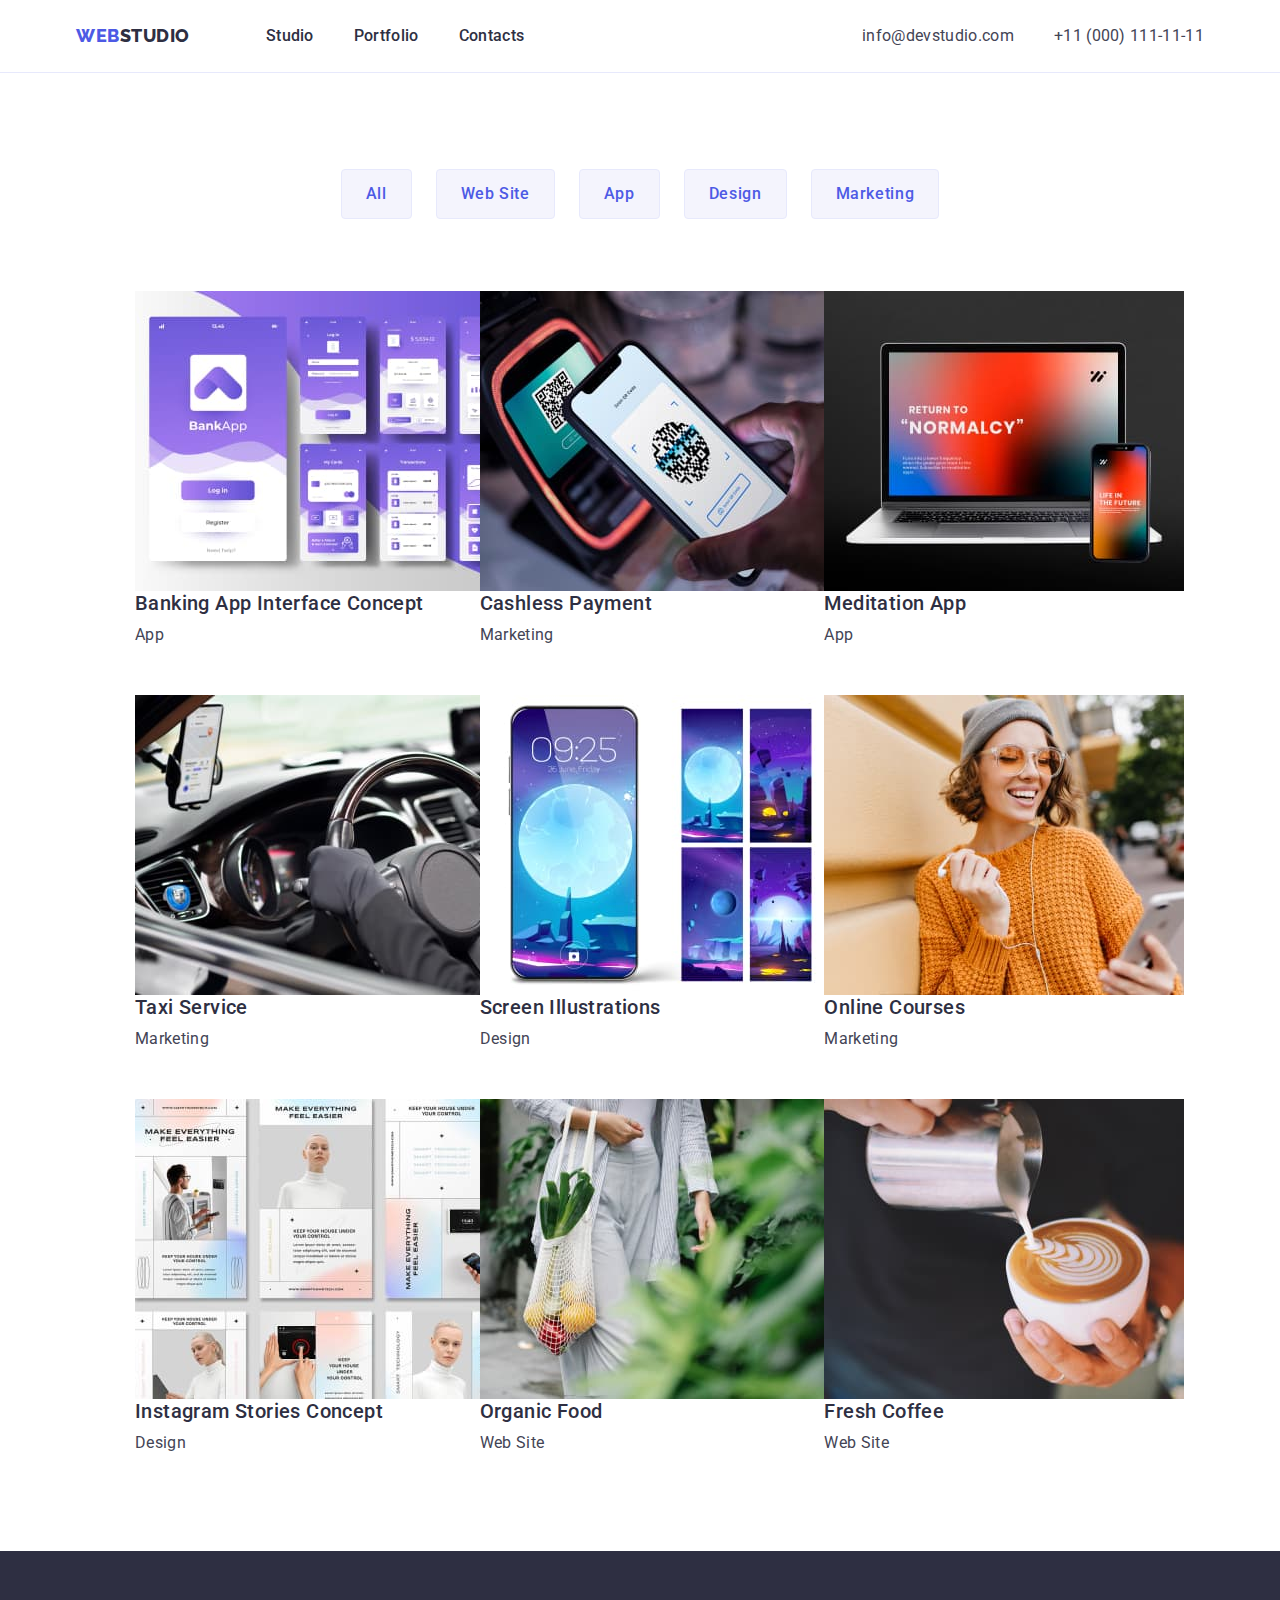
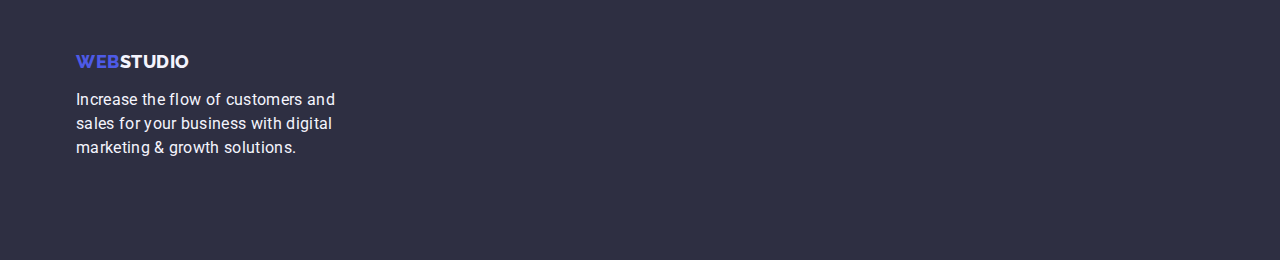
==== portfolio.html @ e642b981 "1408" ====
<!DOCTYPE html>
<html lang="en">
  <head>
    <meta charset="UTF-8" />
    <meta http-equiv="X-UA-Compatible" content="IE=edge" />
    <meta name="viewport" content="width=device-width, initial-scale=1.0" />
    <title>Portfolio</title>
    <link rel="preconnect" href="https://fonts.googleapis.com" />
    <link rel="preconnect" href="https://fonts.gstatic.com" crossorigin />
    <link
      href="https://fonts.googleapis.com/css2?family=Playfair+Display:wght@400;700&family=Raleway:wght@800&family=Roboto:wght@400;500;700;900&display=swap"
      rel="stylesheet"
    />
    <link
      rel="stylesheet"
      href="https://cdn.jsdelivr.net/npm/modern-normalize@1.1.0/modern-normalize.min.css"
    />
    <link rel="stylesheet" href="./css/styles.css" />
  </head>
  <body>
    <header class="header">
      <div class="header-container container">
        <nav class="header-nav">
          <a class="logo-link link" href="./index.html"
            >Web<span class="accent-header">Studio</span></a
          >

          <ul class="header-nav-list list">
            <li>
              <a class="header-nav-link link" href="./index.html">Studio</a>
            </li>
            <li>
              <a class="header-nav-link link" href="./portfolio.html"
                >Portfolio</a
              >
            </li>
            <li><a class="header-nav-link link" href="">Contacts</a></li>
          </ul>
        </nav>
        <address class="address-section">
          <ul class="header-nav-list list">
            <li>
              <a href="mailto:info@devstudio.com" class="contact-item link"
                >info@devstudio.com</a
              >
            </li>
            <li>
              <a href="tel:+110001111111" class="contact-item link"
                >+11 (000) 111-11-11</a
              >
            </li>
          </ul>
        </address>
      </div>
    </header>
    <main>
      <section class="filter-section">
        <div class="gallery-container container">
          <h1 class="visually-hidden">Gallery</h1>
          <ul class="button-list list">
            <li>
              <button type="button" class="filter-button">All</button>
            </li>
            <li>
              <button type="button" class="filter-button">Web Site</button>
            </li>
            <li><button type="button" class="filter-button">App</button></li>
            <li><button type="button" class="filter-button">Design</button></li>
            <li>
              <button type="button" class="filter-button">Marketing</button>
            </li>
          </ul>
          <ul class="gallery-items list">
            <li class="gallery-card">
              <a href="" class="link"
                ><img src="./images/img-8.jpg" alt="Bank app" />

                <h2 class="body-subtitle app-subtitle">
                  Banking App Interface Concept
                </h2>
                <p class="body-text">App</p></a
              >
            </li>

            <li class="gallery-card">
              <a href="" class="link"
                ><img src="./images/img-9.jpg" alt="QR-code" width="360" />

                <h2 class="body-subtitle app-subtitle">Cashless Payment</h2>
                <p class="body-text">Marketing</p></a
              >
            </li>
            <li class="gallery-card">
              <a href="" class="link"
                ><img
                  src="./images/img-10.jpg"
                  alt="Laptop and phone"
                  width="360"
                />

                <h2 class="body-subtitle app-subtitle">Meditation App</h2>
                <p class="body-text">App</p></a
              >
            </li>
            <li class="gallery-card">
              <a href="" class="link"
                ><img src="./images/img-11.jpg" alt="Car" width="360" />

                <h2 class="body-subtitle app-subtitle">Taxi Service</h2>
                <p class="body-text">Marketing</p></a
              >
            </li>
            <li class="gallery-card">
              <a href="" class="link"
                ><img src="./images/img-12.jpg" alt="Phone" width="360" />

                <h2 class="body-subtitle app-subtitle">Screen Illustrations</h2>
                <p class="body-text">Design</p></a
              >
            </li>
            <li class="gallery-card">
              <a href="" class="link"
                ><img src="./images/img-13.jpg" alt="Woman" width="360" />

                <h2 class="body-subtitle app-subtitle">Online Courses</h2>
                <p class="body-text">Marketing</p></a
              >
            </li>
            <li class="gallery-card">
              <a href="" class="link"
                ><img src="./images/img-14.jpg" alt="Stories" width="360" />

                <h2 class="body-subtitle app-subtitle">
                  Instagram Stories Concept
                </h2>
                <p class="body-text">Design</p></a
              >
            </li>
            <li class="gallery-card">
              <a href="" class="link"
                ><img
                  src="./images/img-15.jpg"
                  alt="Woman and bag "
                  width="360"
                />

                <h2 class="body-subtitle app-subtitle">Organic Food</h2>
                <p class="body-text">Web Site</p></a
              >
            </li>
            <li class="gallery-card">
              <a href="" class="link"
                ><img src="./images/img-16.jpg" alt="Coffee" width="360" />

                <h2 class="body-subtitle app-subtitle">Fresh Coffee</h2>
                <p class="body-text">Web Site</p></a
              >
            </li>
          </ul>
        </div>
      </section>
    </main>
    <!-- Footer -->
    <footer class="footer-section">
      <div class="footer-container container">
        <a class="logo-link footer-link link" href="./index.html"
          >Web<span class="accent-footer">Studio</span></a
        >
        <p class="footer-text">
          Increase the flow of customers and sales for your business with
          digital marketing & growth solutions.
        </p>
      </div>
    </footer>
  </body>
</html>
---- css/styles.css ----
:root {
  --iris: #4d5ae5;
  --ocean: #404bbf;
  --navy-blue: #2e2f42;
  --green: #31d0aa;
  --slate: #434455;
  --light-slate: #8e8f99;
  --cornflower: #e7e9fc;
  --cloud: #f4f4fd;
  --navy-blue-modal: #2e2f42;
  --grey: #2e2f42;
  --white: #ffffff;
  --dairy: #fcfcfc;
}
body {
  font-family: "Playfair Display", sans-serif;
  font-family: "Raleway", sans-serif;
  font-family: "Roboto", sans-serif;
  color: var(--slate);
  background-color: var(--white);
}
.visually-hidden {
  position: absolute;
  width: 1px;
  height: 1px;
  margin: -1px;
  border: 0;
  padding: 0;
  white-space: nowrap;
  clip-path: inset(100%);
  clip: rect(0 0 0 0);
  overflow: hidden;
}
/* reset start */
.link {
  text-decoration: none;
}
.list {
  list-style: none;
  padding: 0;
  margin: 0;
}
button {
  font-family: interhit;
  color: var(--white);
  cursor: pointer;
}
h1,
h2,
h3,
h4,
h5,
h6,
p {
  margin: 0;
}
img {
  display: block;
}
/* reset end */
.container {
  max-width: 1158px;
  padding: 0 15px;
  margin: 0 auto;
  /* outline: 2px solid red; */
}
/* HEADER */
.header {
  border-bottom: 1px solid var(--cornflower);
}
.header-container {
  display: flex;
  align-items: center;
}
.web-logo {
  font-family: "Raleway", sans-serif;
  font-weight: 800;
  font-size: 18px;
  line-height: 1.17;
  letter-spacing: 0.03em;
  text-transform: uppercase;
  color: var(--iris);
}
.logo-link {
  font-family: "Raleway", sans-serif;
  font-weight: 800;
  font-size: 18px;
  line-height: 1.17;
  letter-spacing: 0.03em;
  text-transform: uppercase;
  color: var(--iris);
  text-decoration: none;
  margin-right: 76px;
}
.accent-header {
  color: var(--navy-blue);
}
.accent-footer {
  color: var(--cloud);
}
.header-nav {
  margin-right: auto;
  display: flex;
  align-items: center;
}
.header-nav-list {
  display: flex;
  align-items: center;
  gap: 40px;
}
.header-nav-link {
  display: block;
  font-weight: 500;
  font-size: 16px;
  line-height: 1.5;
  letter-spacing: 0.02em;
  color: var(--navy-blue);
  padding: 24px 0;
}
.header-nav-link:hover,
.header-nav-link:focus {
  color: var(--ocean);
}
.address-section {
  font-style: normal;
}
.contact-item {
  display: block;
  padding: 24px 0;
  font-size: 16px;
  line-height: 1.5;
  letter-spacing: 0.02em;
  color: var(--slate);
}

.contact-item:hover,
.contact-item:focus {
  color: var(--ocean);
}
/* HERO SECTION */

.hero-section {
  background-color: var(--navy-blue);
  padding: 188px 0;
}
.hero-section-title {
  font-size: 56px;
  line-height: 1.07;
  letter-spacing: 0.02em;
  text-align: center;
  color: var(--white);
  max-width: 496px;
  margin: 0 auto;
  margin-bottom: 48px;
}
.hero-section-button {
  display: block;
  font-family: inherit;
  font-weight: 500;
  font-size: 16px;
  line-height: 1.5;
  letter-spacing: 0.04em;
  color: var(--white);
  background: var(--iris);
  cursor: pointer;
  min-width: 169px;
  height: 56px;
  margin: 0 auto;
  box-shadow: 0px 4px 4px rgba(0, 0, 0, 0.15);
  border: none;
  border-radius: 4px;
  padding: 15px 31px;
}
.hero-section-button:hover,
.hero-section-button:focus {
  background: var(--ocean);
}
.body-subtitle {
  font-weight: 500;
  font-size: 20px;
  line-height: 1.2;
  letter-spacing: 0.02em;
  color: var(--navy-blue);
  margin-bottom: 8px;
}
.body-text {
  font-size: 16px;
  line-height: 1.5;
  letter-spacing: 0.02em;
  color: var(--slate);
}
.section-title {
  font-size: 36px;
  line-height: 1.11;
  text-align: center;
  letter-spacing: 0.02em;
  text-transform: capitalize;
  color: var(--navy-blue);
}
.products-item,
.teams-item {
  background-color: var(--white);
}
.our-team-section {
  background-color: var(--cloud);
}
.footer-section {
  background: var(--navy-blue);
}
.footer-section .link {
  font-family: "Raleway", sans-serif;
  font-weight: 800;
  font-size: 18px;
  line-height: 1.17;
  color: var(--iris);
}
.footer-text {
  color: var(--cloud);
  font-size: 16px;
  line-height: 1.5;
  letter-spacing: 0.02em;
}
.filter-button {
  font-family: "Roboto", sans-serif;
  font-size: 16px;
  font-weight: 500;
  line-height: 1.5;
  letter-spacing: 0.04em;
  color: var(--iris);
  background: var(--cloud);
  cursor: pointer;
}
.filter-button:hover,
.filter-button:focus {
  color: var(--white);
  background: var(--ocean);
}
/* Skills section */
.skills-section {
  padding: 120px 0;
}

.skills-container {
  display: flex;
  gap: 24px;
}
.skills-item {
  flex-basis: calc((100% - 3 * 24px) / 4);
}
/* Products section */
.products-section {
  padding-bottom: 120px;
}
.section-title {
  margin-bottom: 72px;
}
.products-container {
  display: flex;
  gap: 24px;
}
.products-item {
  flex-basis: calc((100% - 48px) / 3);
}
/* Our team section */
.our-team-section {
  padding-top: 120px;
  padding-bottom: 120px;
}

.team-container {
  display: flex;
  gap: 24px;
}
.teams-item {
  flex-basis: calc((100% - 3 * 24px) / 4);
}
.name-card {
  padding: 32px 16px;
  border-radius: 0px 0px 4px 4px;
}
.body-subtitle-team {
  text-align: center;
  margin-bottom: 8px;
}
.body-text-team {
  text-align: center;
}
/* Footer */
.footer-section {
  padding: 100px 0;
}
/* .footer-container {
  padding-top: 100px;
  padding-bottom: 100px; */

.footer-text {
  width: 264px;
}
.footer-link {
  display: inline-block;
  margin-bottom: 16px;
}
/* Portfolio */
.filter-section {
  padding: 96px 120px;
}
.button-list {
  display: flex;
  justify-content: center;
  gap: 24px;
  margin-bottom: 72px;
}
.filter-button {
  padding: 12px 24px;
  border: 1px solid var(--cornflower);
  border-radius: 4px;
}
.filter-button:hover,
.filter-button:focus {
  border: 1px solid transparent;
}
.gallery-items {
  display: flex;
  flex-wrap: wrap;
  column-gap: 24px;
  row-gap: 48px;
}
.gallery-card {
  width: calc((100% - 48px) / 3);
}
.app-name {
  padding: 32px 16px;
  border: 1px solid var(--cornflower);
  border-top: none;
}
.app-subtitle {
  margin-bottom: 8px;
}
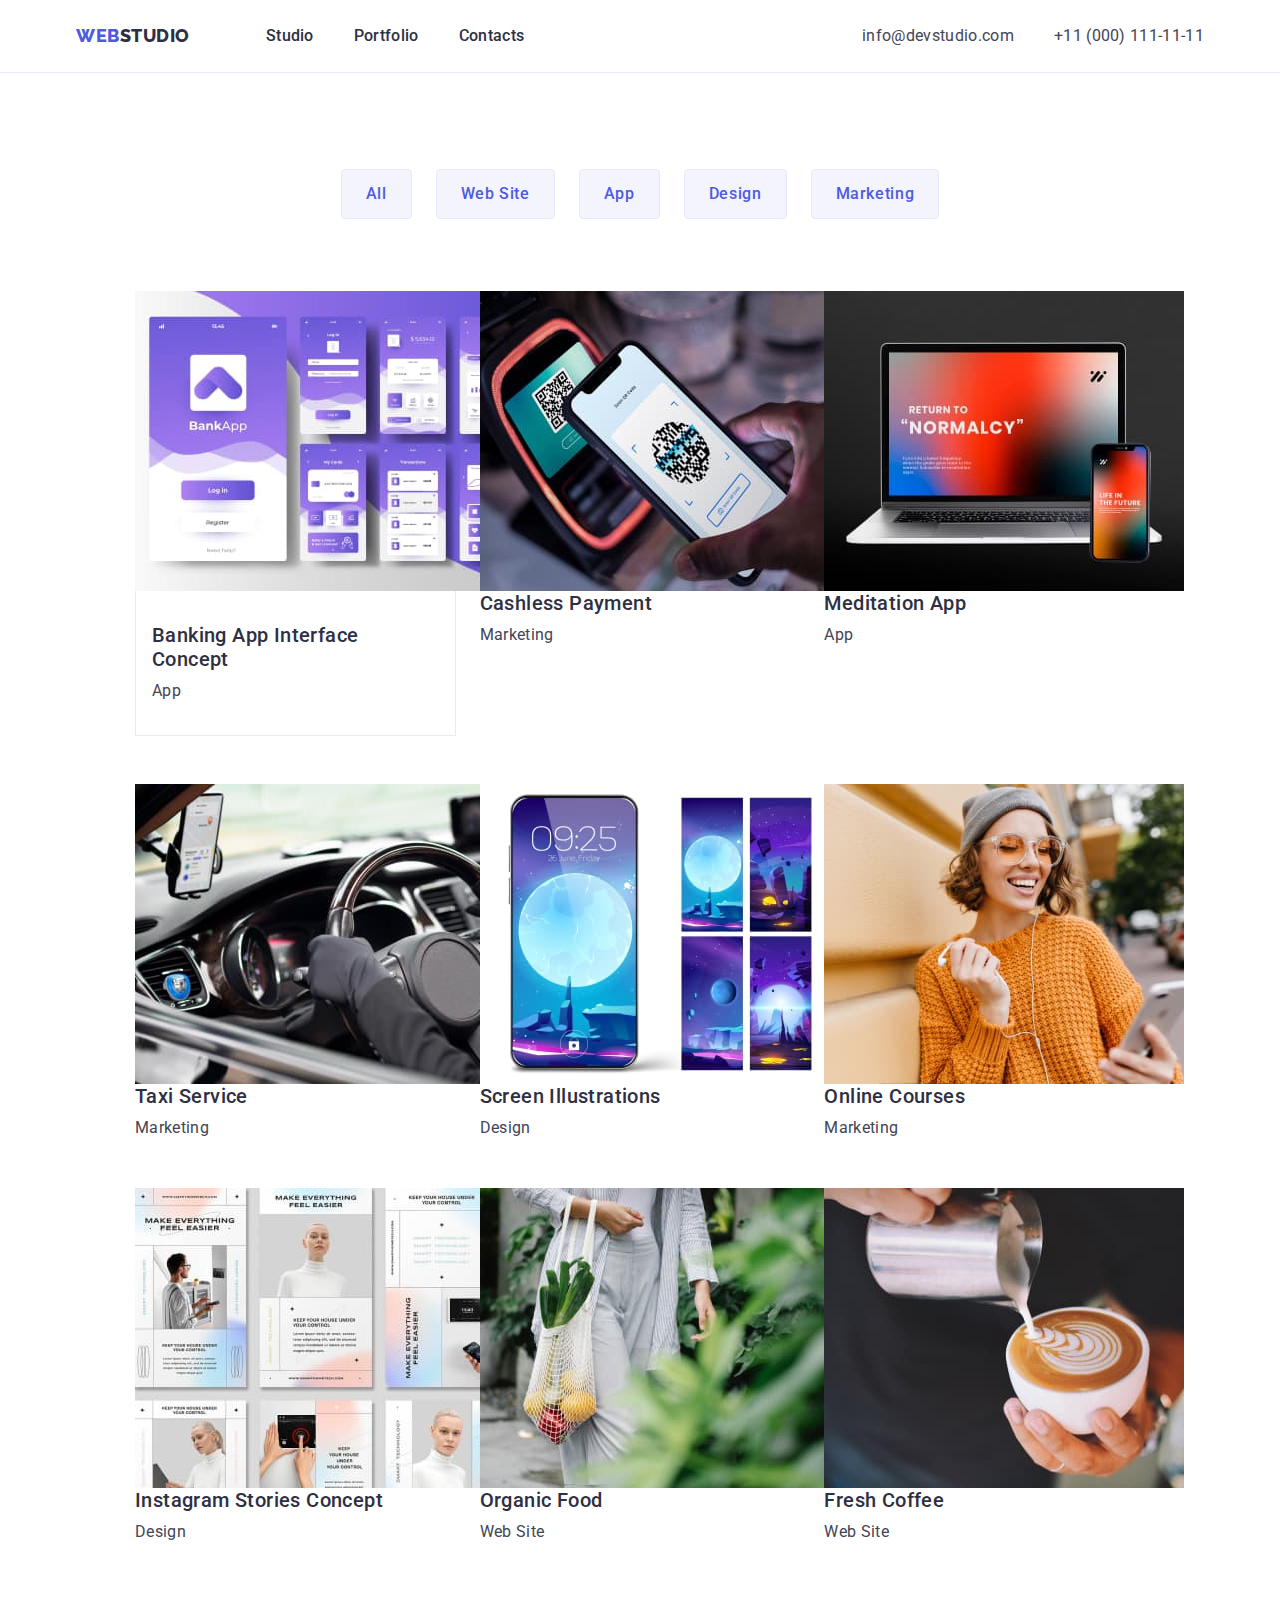
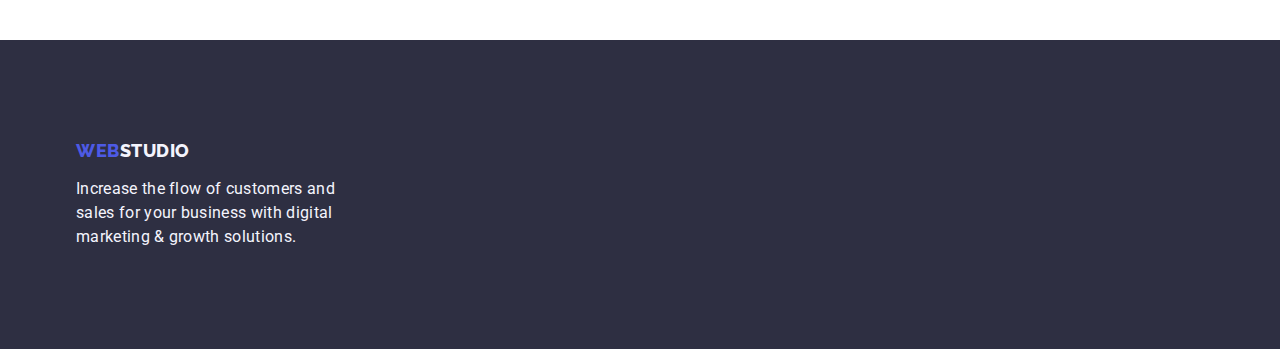
==== commit 02c6495d: "Update portfolio.html" ====
--- a/portfolio.html
+++ b/portfolio.html
@@ -75,10 +75,12 @@
               <a href="" class="link"
                 ><img src="./images/img-8.jpg" alt="Bank app" />
 
-                <h2 class="body-subtitle app-subtitle">
-                  Banking App Interface Concept
-                </h2>
-                <p class="body-text">App</p></a
+                <div class="app-name">
+                  <h2 class="body-subtitle app-subtitle">
+                    Banking App Interface Concept
+                  </h2>
+                  <p class="body-text">App</p>
+                </div></a
               >
             </li>
 
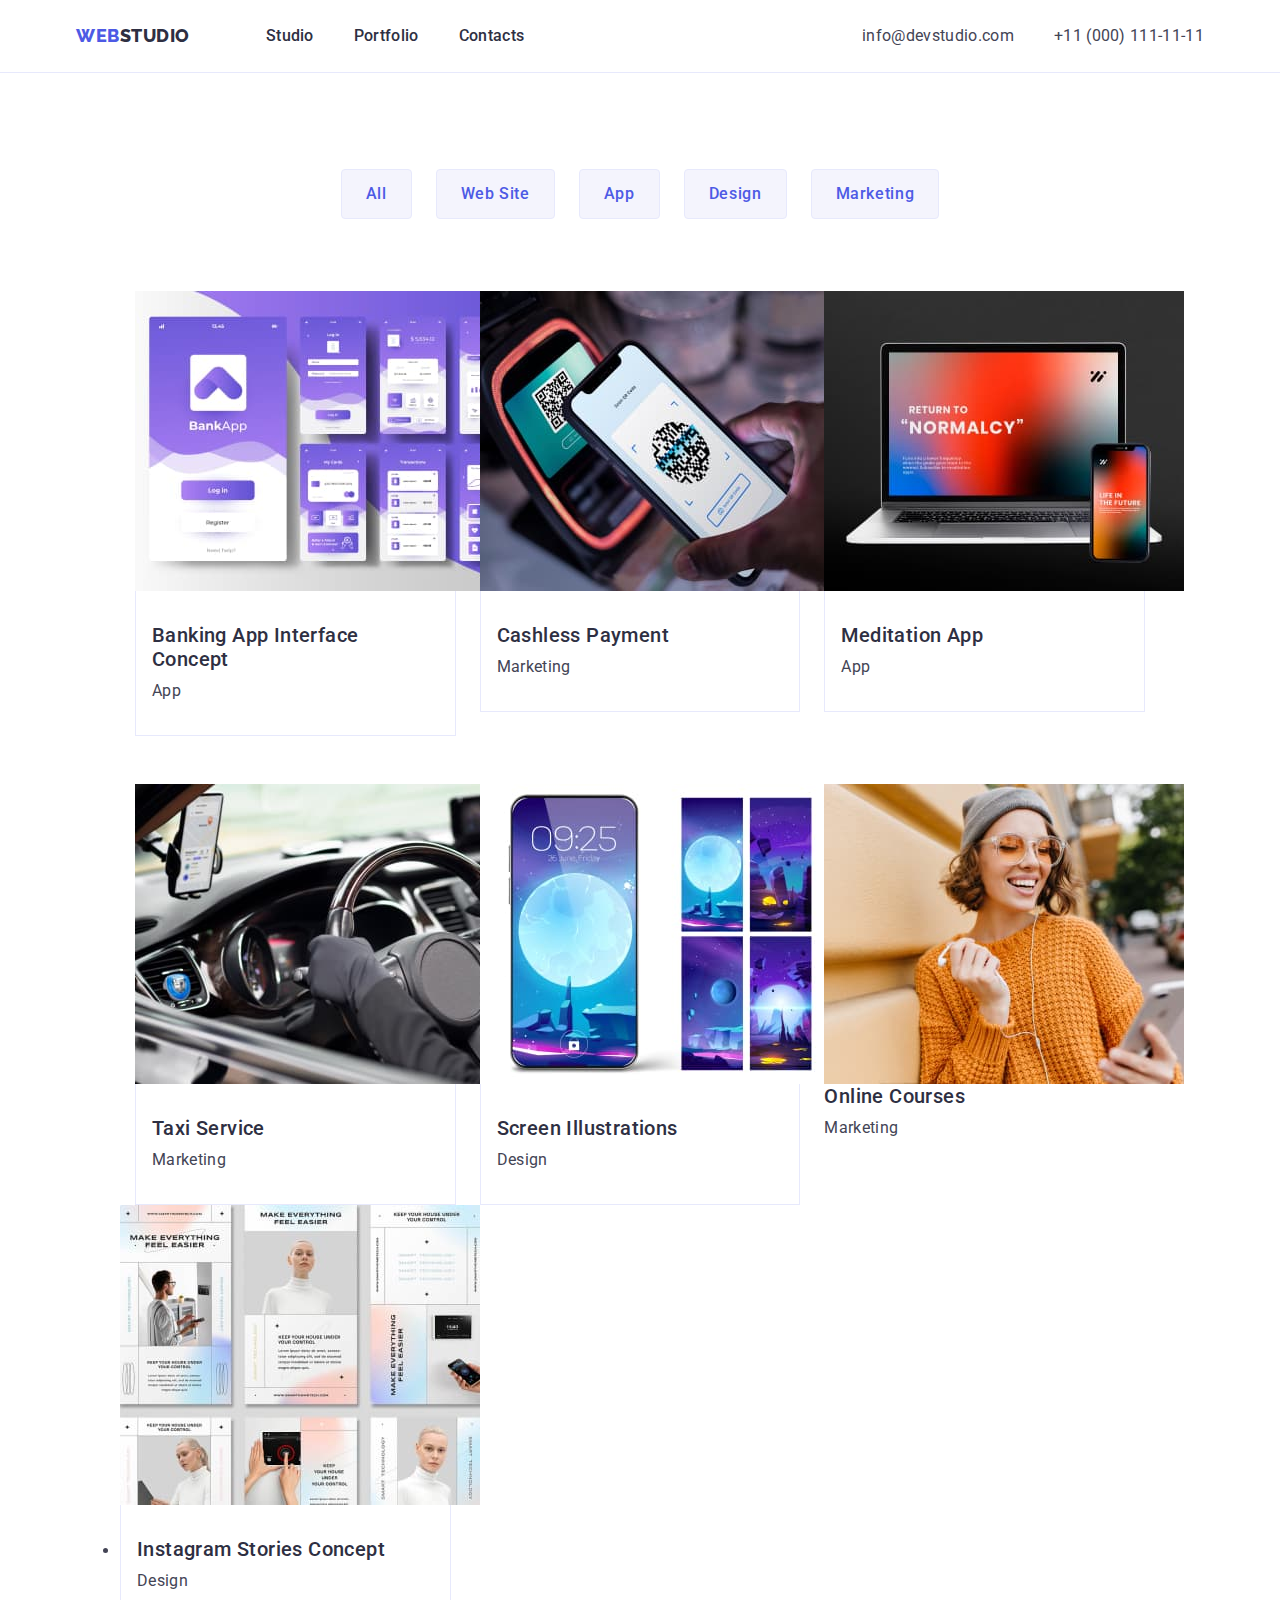
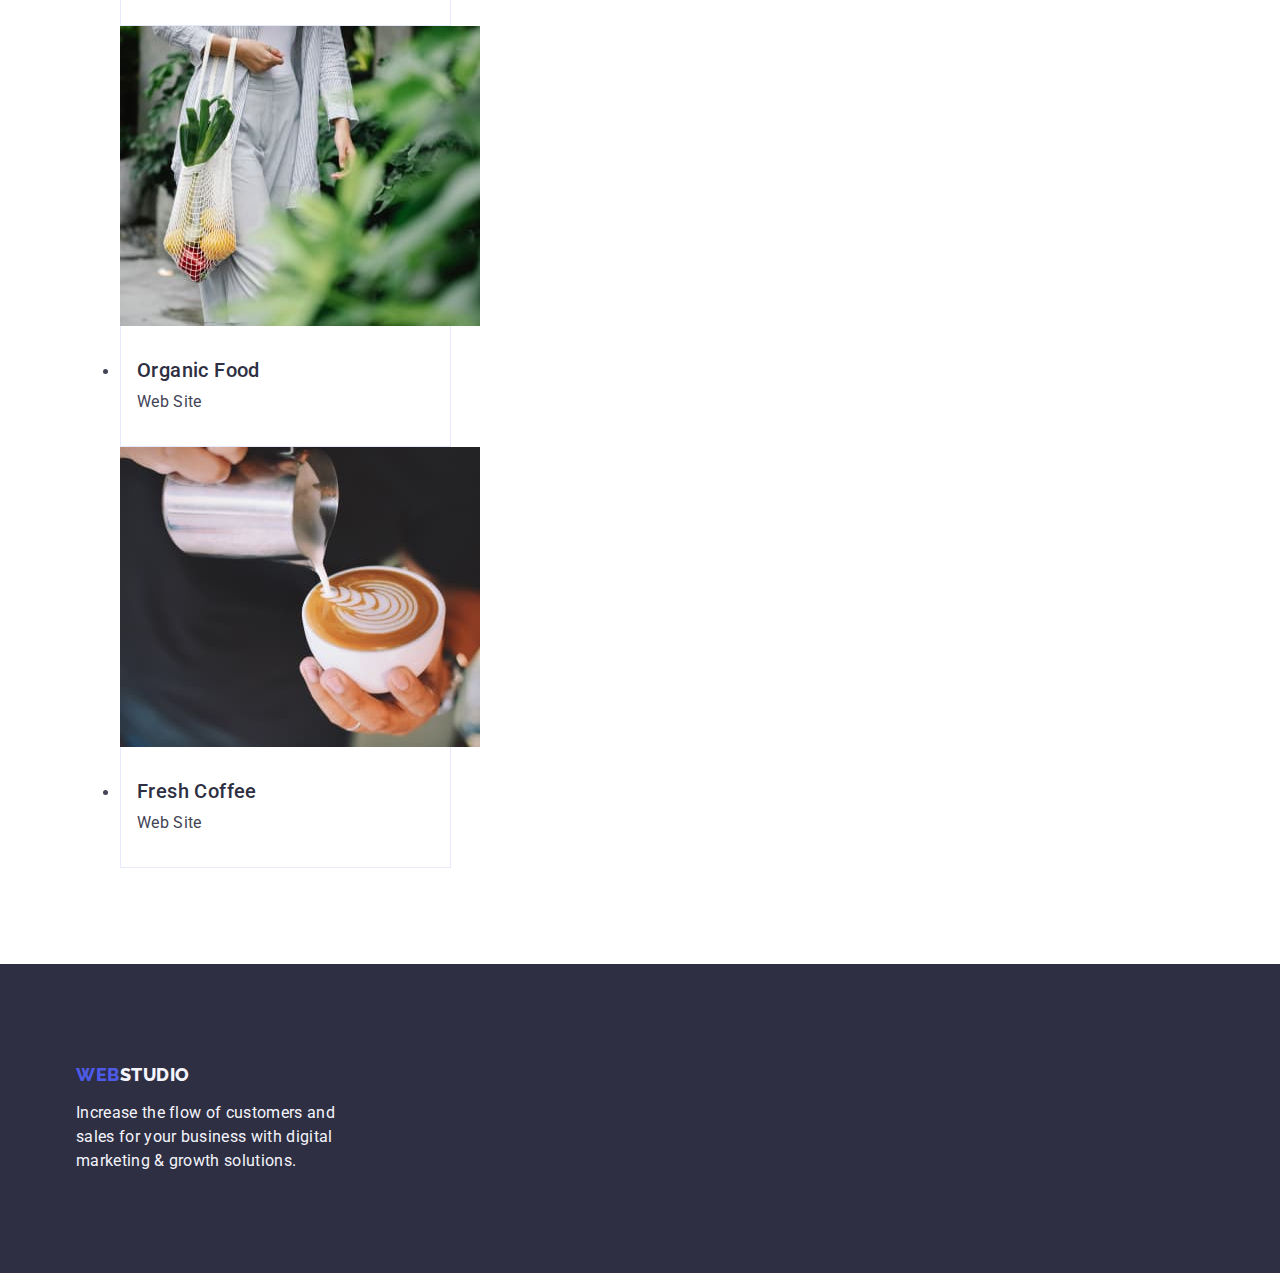
==== commit 53a81650: "1421" ====
--- a/portfolio.html
+++ b/portfolio.html
@@ -74,22 +74,23 @@
             <li class="gallery-card">
               <a href="" class="link"
                 ><img src="./images/img-8.jpg" alt="Bank app" />
-
                 <div class="app-name">
                   <h2 class="body-subtitle app-subtitle">
                     Banking App Interface Concept
                   </h2>
                   <p class="body-text">App</p>
-                </div></a
-              >
+                </div>
+              </a>
             </li>
 
             <li class="gallery-card">
               <a href="" class="link"
                 ><img src="./images/img-9.jpg" alt="QR-code" width="360" />
 
-                <h2 class="body-subtitle app-subtitle">Cashless Payment</h2>
-                <p class="body-text">Marketing</p></a
+                <div class="app-name">
+                  <h2 class="body-subtitle app-subtitle">Cashless Payment</h2>
+                  <p class="body-text">Marketing</p>
+                </div></a
               >
             </li>
             <li class="gallery-card">
@@ -100,42 +101,49 @@
                   width="360"
                 />
 
-                <h2 class="body-subtitle app-subtitle">Meditation App</h2>
-                <p class="body-text">App</p></a
+                <div class="app-name">
+                  <h2 class="body-subtitle app-subtitle">Meditation App</h2>
+                  <p class="body-text">App</p>
+                </div></a
               >
             </li>
             <li class="gallery-card">
               <a href="" class="link"
                 ><img src="./images/img-11.jpg" alt="Car" width="360" />
 
-                <h2 class="body-subtitle app-subtitle">Taxi Service</h2>
-                <p class="body-text">Marketing</p></a
+                <div class="app-name">
+                  <h2 class="body-subtitle app-subtitle">Taxi Service</h2>
+                  <p class="body-text">Marketing</p>
+                </div></a
               >
             </li>
             <li class="gallery-card">
               <a href="" class="link"
                 ><img src="./images/img-12.jpg" alt="Phone" width="360" />
 
-                <h2 class="body-subtitle app-subtitle">Screen Illustrations</h2>
-                <p class="body-text">Design</p></a
-              >
-            </li>
-            <li class="gallery-card">
-              <a href="" class="link"
-                ><img src="./images/img-13.jpg" alt="Woman" width="360" />
-
-                <h2 class="body-subtitle app-subtitle">Online Courses</h2>
-                <p class="body-text">Marketing</p></a
+                <div class="app-name">
+                  <h2 class="body-subtitle app-subtitle">Screen Illustrations</h2>
+                  <p class="body-text">Design</p></a
+                                >
+                              </li>
+                              <li class="gallery-card">
+                                <a href="" class="link"
+                  ><img src="./images/img-13.jpg" alt="Woman" width="360" />
+                  <h2 class="body-subtitle app-subtitle">Online Courses</h2>
+                  <p class="body-text">Marketing</p>
+                </div></a
               >
             </li>
             <li class="gallery-card">
               <a href="" class="link"
                 ><img src="./images/img-14.jpg" alt="Stories" width="360" />
 
-                <h2 class="body-subtitle app-subtitle">
-                  Instagram Stories Concept
-                </h2>
-                <p class="body-text">Design</p></a
+                <div class="app-name">
+                  <h2 class="body-subtitle app-subtitle">
+                    Instagram Stories Concept
+                  </h2>
+                  <p class="body-text">Design</p>
+                </div></a
               >
             </li>
             <li class="gallery-card">
@@ -146,16 +154,20 @@
                   width="360"
                 />
 
-                <h2 class="body-subtitle app-subtitle">Organic Food</h2>
-                <p class="body-text">Web Site</p></a
+                <div class="app-name">
+                  <h2 class="body-subtitle app-subtitle">Organic Food</h2>
+                  <p class="body-text">Web Site</p>
+                </div></a
               >
             </li>
             <li class="gallery-card">
               <a href="" class="link"
                 ><img src="./images/img-16.jpg" alt="Coffee" width="360" />
 
-                <h2 class="body-subtitle app-subtitle">Fresh Coffee</h2>
-                <p class="body-text">Web Site</p></a
+                <div class="app-name">
+                  <h2 class="body-subtitle app-subtitle">Fresh Coffee</h2>
+                  <p class="body-text">Web Site</p>
+                </div></a
               >
             </li>
           </ul>
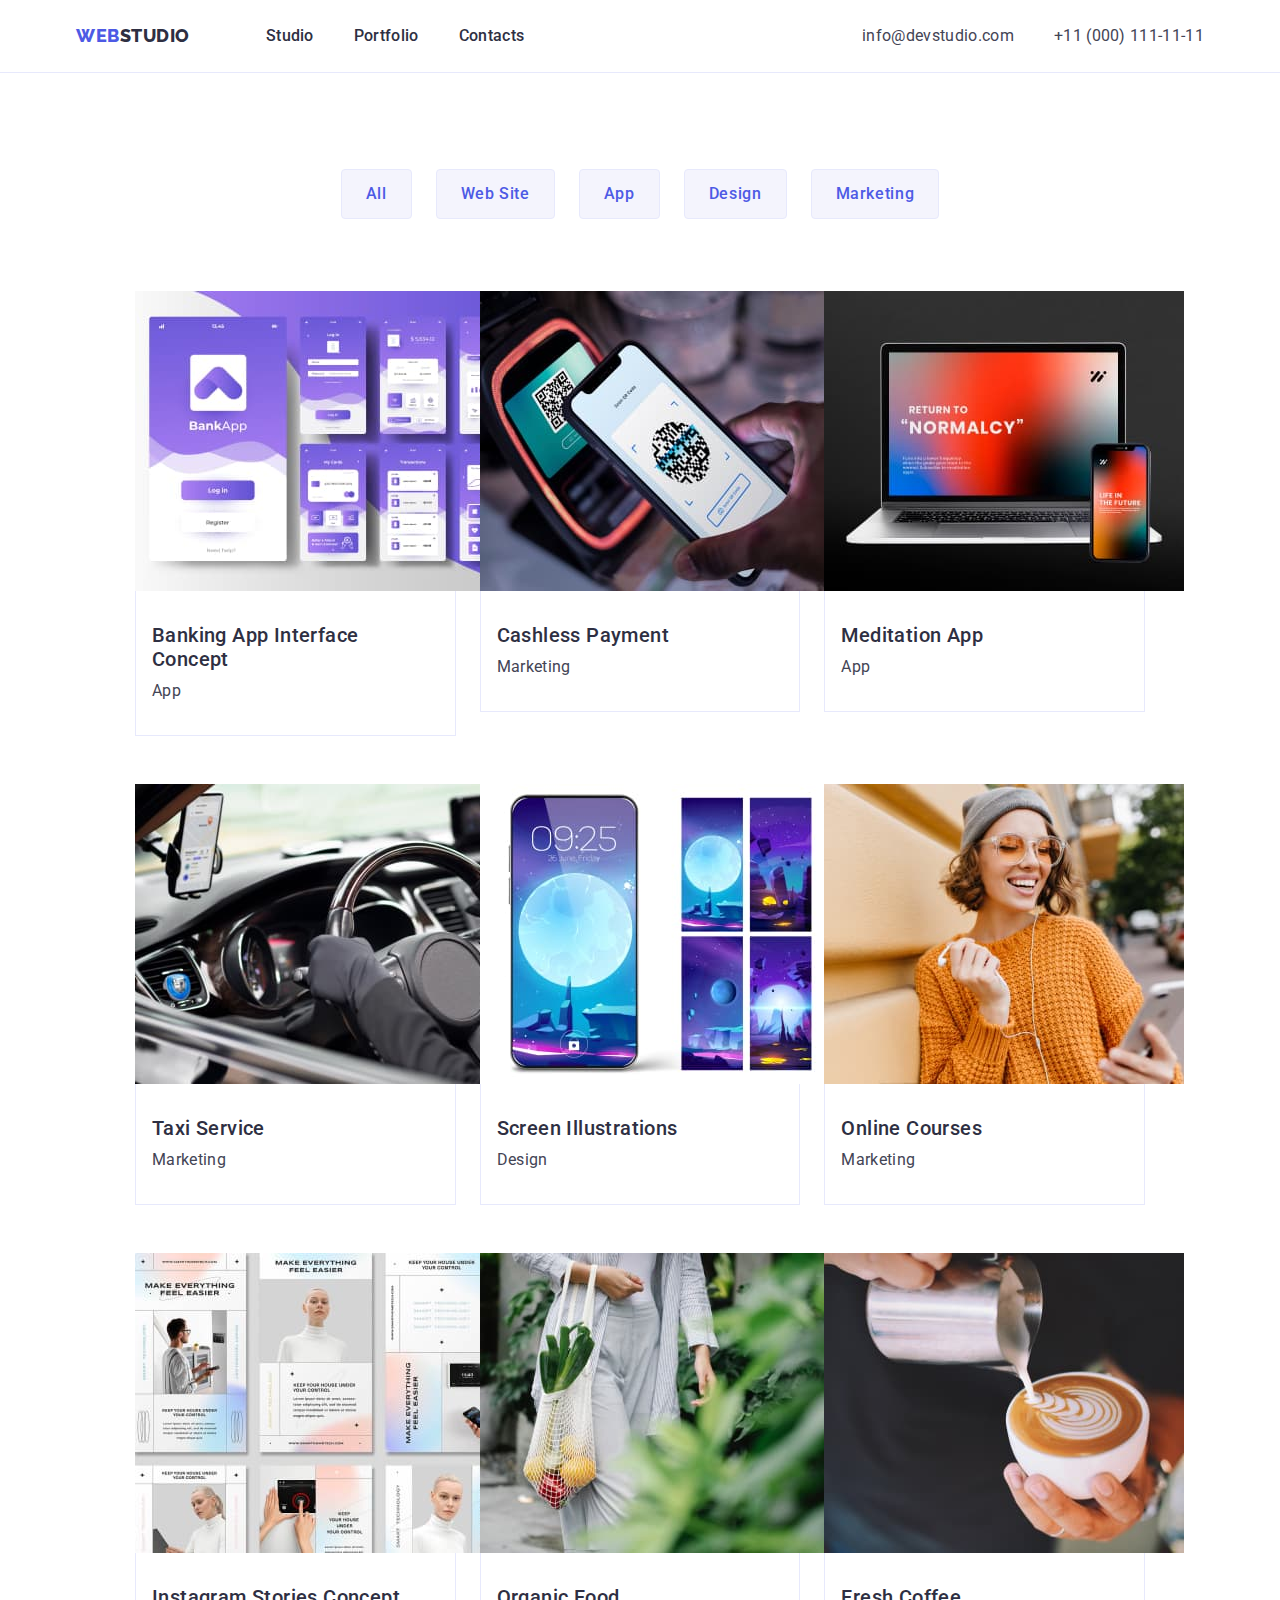
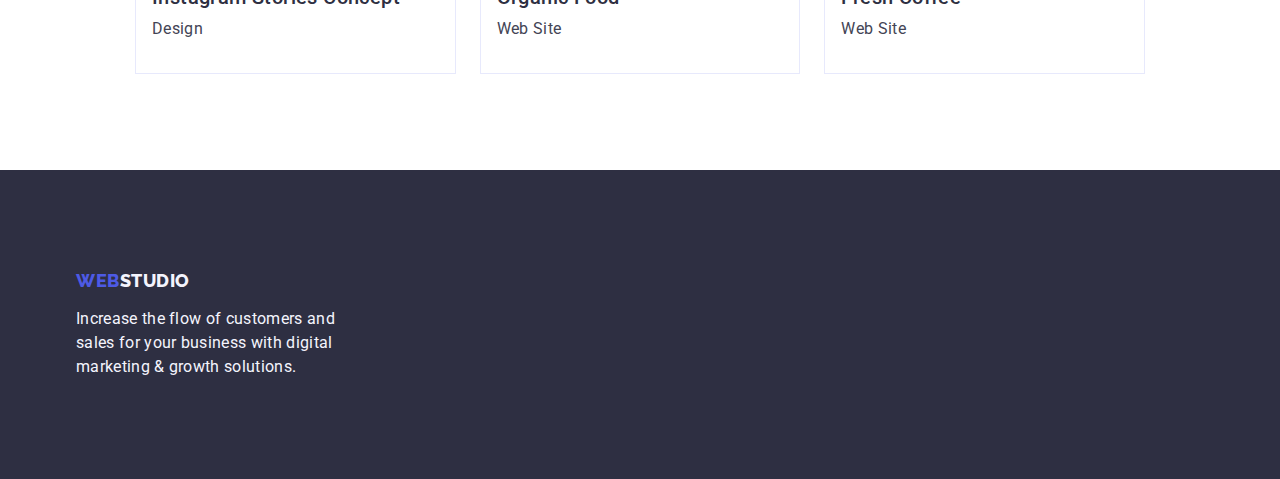
==== commit f1abd58c: "1427" ====
--- a/portfolio.html
+++ b/portfolio.html
@@ -122,13 +122,17 @@
                 ><img src="./images/img-12.jpg" alt="Phone" width="360" />
 
                 <div class="app-name">
-                  <h2 class="body-subtitle app-subtitle">Screen Illustrations</h2>
-                  <p class="body-text">Design</p></a
-                                >
-                              </li>
-                              <li class="gallery-card">
-                                <a href="" class="link"
-                  ><img src="./images/img-13.jpg" alt="Woman" width="360" />
+                  <h2 class="body-subtitle app-subtitle">
+                    Screen Illustrations
+                  </h2>
+                  <p class="body-text">Design</p>
+                </div></a
+              >
+            </li>
+            <li class="gallery-card">
+              <a href="" class="link"
+                ><img src="./images/img-13.jpg" alt="Woman" width="360" />
+                <div class="app-name">
                   <h2 class="body-subtitle app-subtitle">Online Courses</h2>
                   <p class="body-text">Marketing</p>
                 </div></a
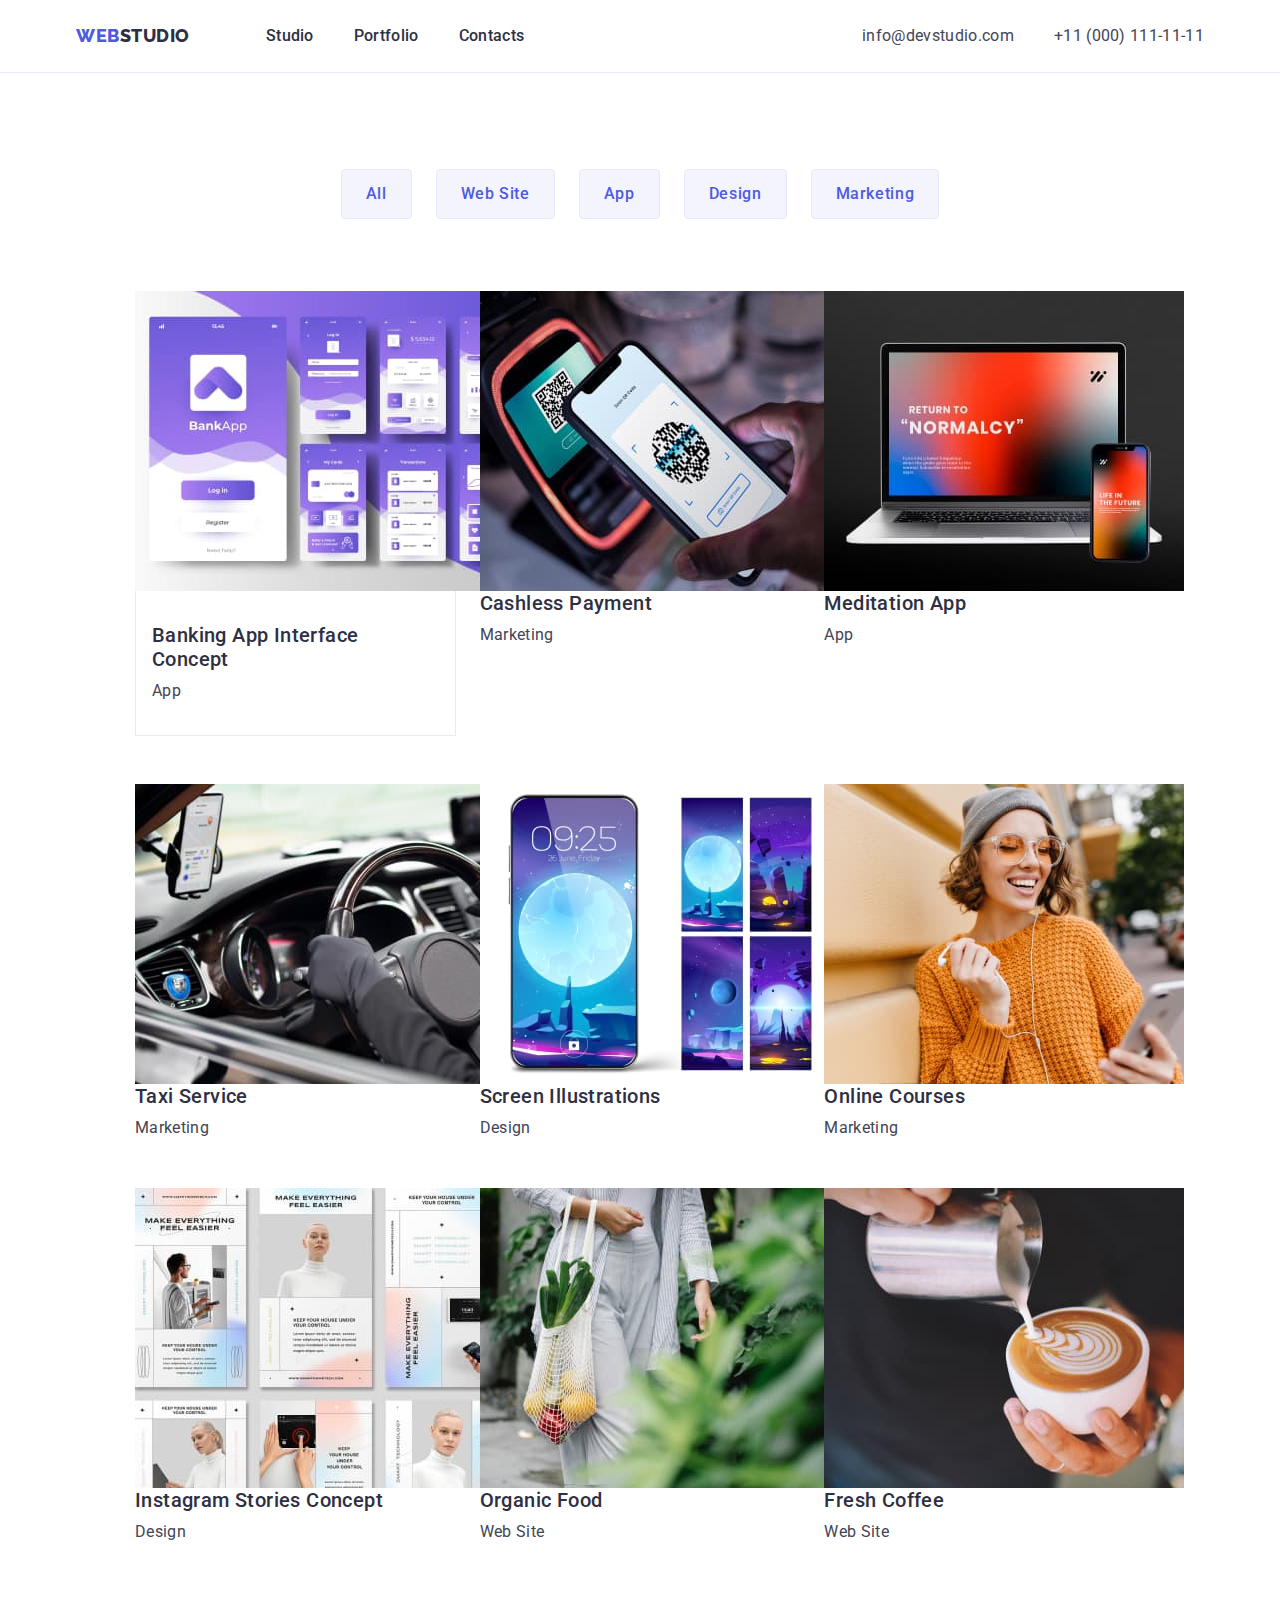
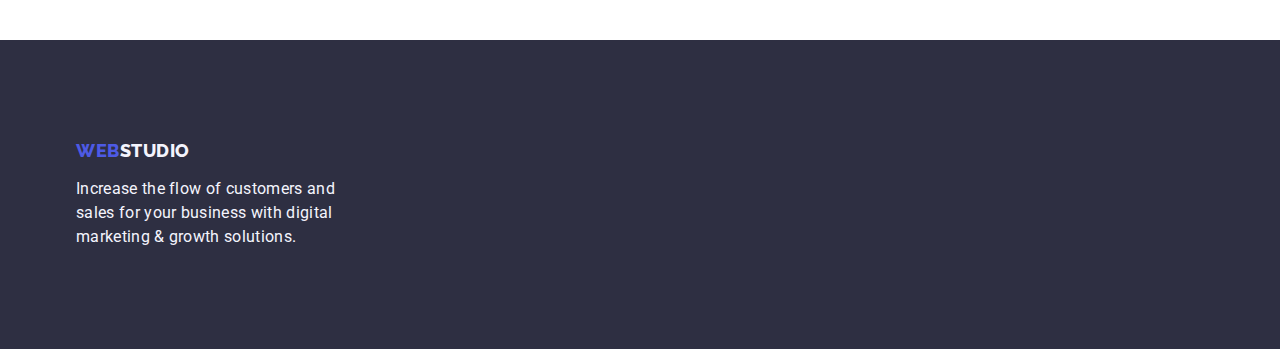
==== commit 91ee66bd: "1429" ====
--- a/portfolio.html
+++ b/portfolio.html
@@ -87,11 +87,9 @@
               <a href="" class="link"
                 ><img src="./images/img-9.jpg" alt="QR-code" width="360" />
 
-                <div class="app-name">
-                  <h2 class="body-subtitle app-subtitle">Cashless Payment</h2>
-                  <p class="body-text">Marketing</p>
-                </div></a
-              >
+                <h2 class="body-subtitle app-subtitle">Cashless Payment</h2>
+                <p class="body-text">Marketing</p>
+              </a>
             </li>
             <li class="gallery-card">
               <a href="" class="link"
@@ -101,54 +99,43 @@
                   width="360"
                 />
 
-                <div class="app-name">
-                  <h2 class="body-subtitle app-subtitle">Meditation App</h2>
-                  <p class="body-text">App</p>
-                </div></a
-              >
+                <h2 class="body-subtitle app-subtitle">Meditation App</h2>
+                <p class="body-text">App</p>
+              </a>
             </li>
             <li class="gallery-card">
               <a href="" class="link"
                 ><img src="./images/img-11.jpg" alt="Car" width="360" />
 
-                <div class="app-name">
-                  <h2 class="body-subtitle app-subtitle">Taxi Service</h2>
-                  <p class="body-text">Marketing</p>
-                </div></a
-              >
+                <h2 class="body-subtitle app-subtitle">Taxi Service</h2>
+                <p class="body-text">Marketing</p>
+              </a>
             </li>
             <li class="gallery-card">
               <a href="" class="link"
                 ><img src="./images/img-12.jpg" alt="Phone" width="360" />
 
-                <div class="app-name">
-                  <h2 class="body-subtitle app-subtitle">
-                    Screen Illustrations
-                  </h2>
-                  <p class="body-text">Design</p>
-                </div></a
-              >
+                <h2 class="body-subtitle app-subtitle">Screen Illustrations</h2>
+                <p class="body-text">Design</p>
+              </a>
             </li>
             <li class="gallery-card">
               <a href="" class="link"
                 ><img src="./images/img-13.jpg" alt="Woman" width="360" />
-                <div class="app-name">
-                  <h2 class="body-subtitle app-subtitle">Online Courses</h2>
-                  <p class="body-text">Marketing</p>
-                </div></a
-              >
+
+                <h2 class="body-subtitle app-subtitle">Online Courses</h2>
+                <p class="body-text">Marketing</p>
+              </a>
             </li>
             <li class="gallery-card">
               <a href="" class="link"
                 ><img src="./images/img-14.jpg" alt="Stories" width="360" />
 
-                <div class="app-name">
-                  <h2 class="body-subtitle app-subtitle">
-                    Instagram Stories Concept
-                  </h2>
-                  <p class="body-text">Design</p>
-                </div></a
-              >
+                <h2 class="body-subtitle app-subtitle">
+                  Instagram Stories Concept
+                </h2>
+                <p class="body-text">Design</p>
+              </a>
             </li>
             <li class="gallery-card">
               <a href="" class="link"
@@ -158,21 +145,17 @@
                   width="360"
                 />
 
-                <div class="app-name">
-                  <h2 class="body-subtitle app-subtitle">Organic Food</h2>
-                  <p class="body-text">Web Site</p>
-                </div></a
-              >
+                <h2 class="body-subtitle app-subtitle">Organic Food</h2>
+                <p class="body-text">Web Site</p>
+              </a>
             </li>
             <li class="gallery-card">
               <a href="" class="link"
                 ><img src="./images/img-16.jpg" alt="Coffee" width="360" />
 
-                <div class="app-name">
-                  <h2 class="body-subtitle app-subtitle">Fresh Coffee</h2>
-                  <p class="body-text">Web Site</p>
-                </div></a
-              >
+                <h2 class="body-subtitle app-subtitle">Fresh Coffee</h2>
+                <p class="body-text">Web Site</p>
+              </a>
             </li>
           </ul>
         </div>
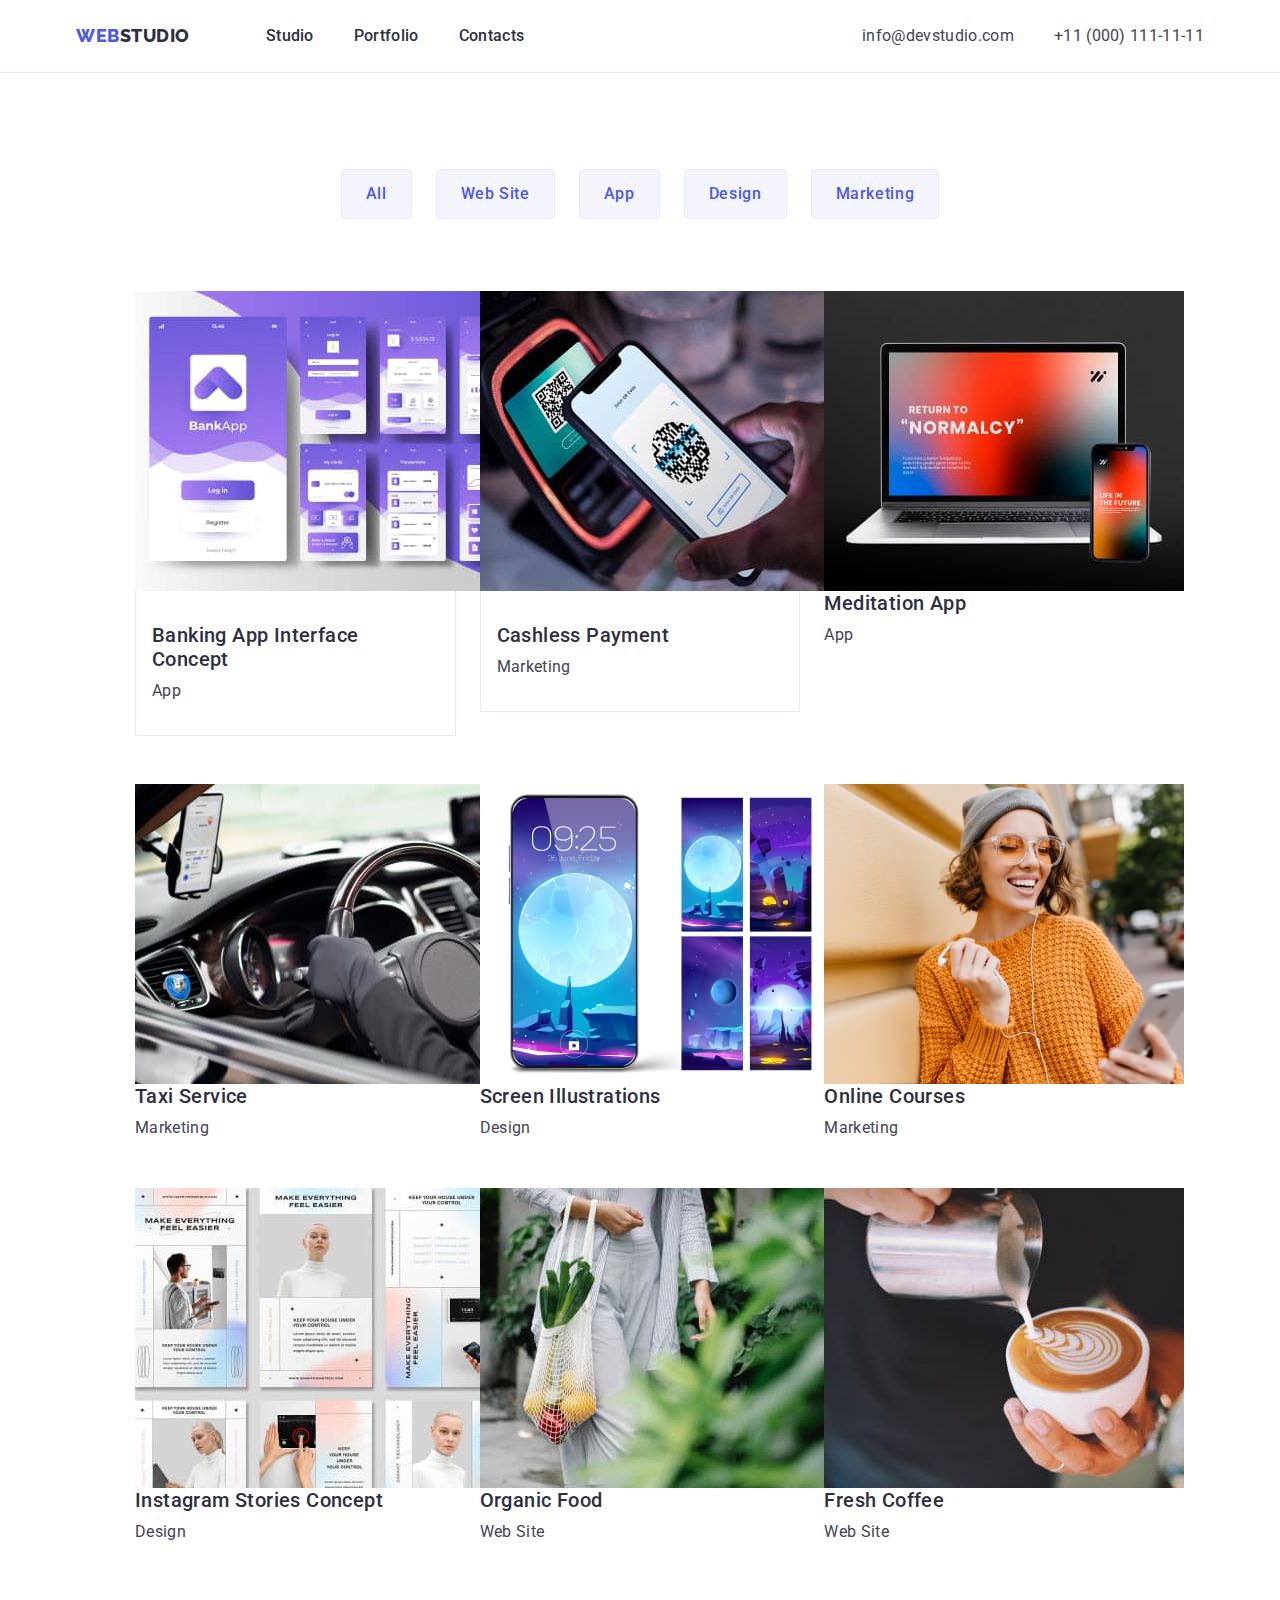
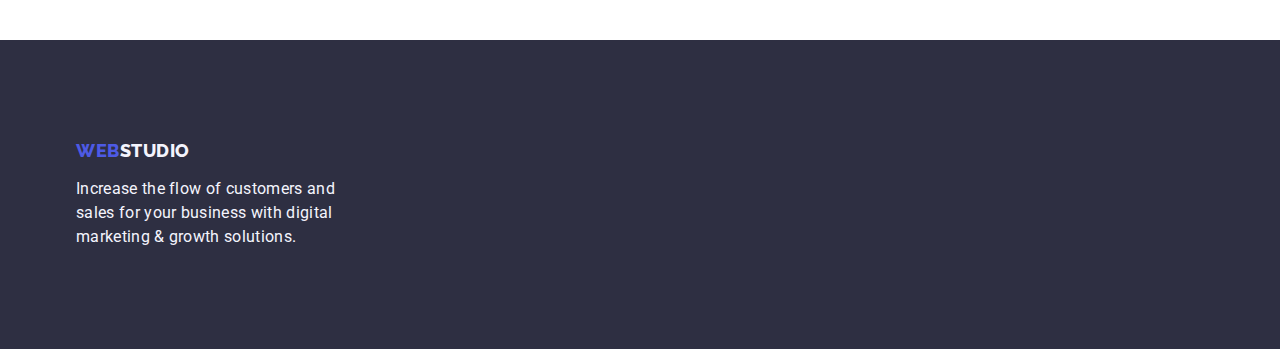
==== commit 1739cf17: "1456" ====
--- a/portfolio.html
+++ b/portfolio.html
@@ -86,9 +86,10 @@
             <li class="gallery-card">
               <a href="" class="link"
                 ><img src="./images/img-9.jpg" alt="QR-code" width="360" />
-
-                <h2 class="body-subtitle app-subtitle">Cashless Payment</h2>
-                <p class="body-text">Marketing</p>
+                <div class="app-name">
+                  <h2 class="body-subtitle app-subtitle">Cashless Payment</h2>
+                  <p class="body-text">Marketing</p>
+                </div>
               </a>
             </li>
             <li class="gallery-card">
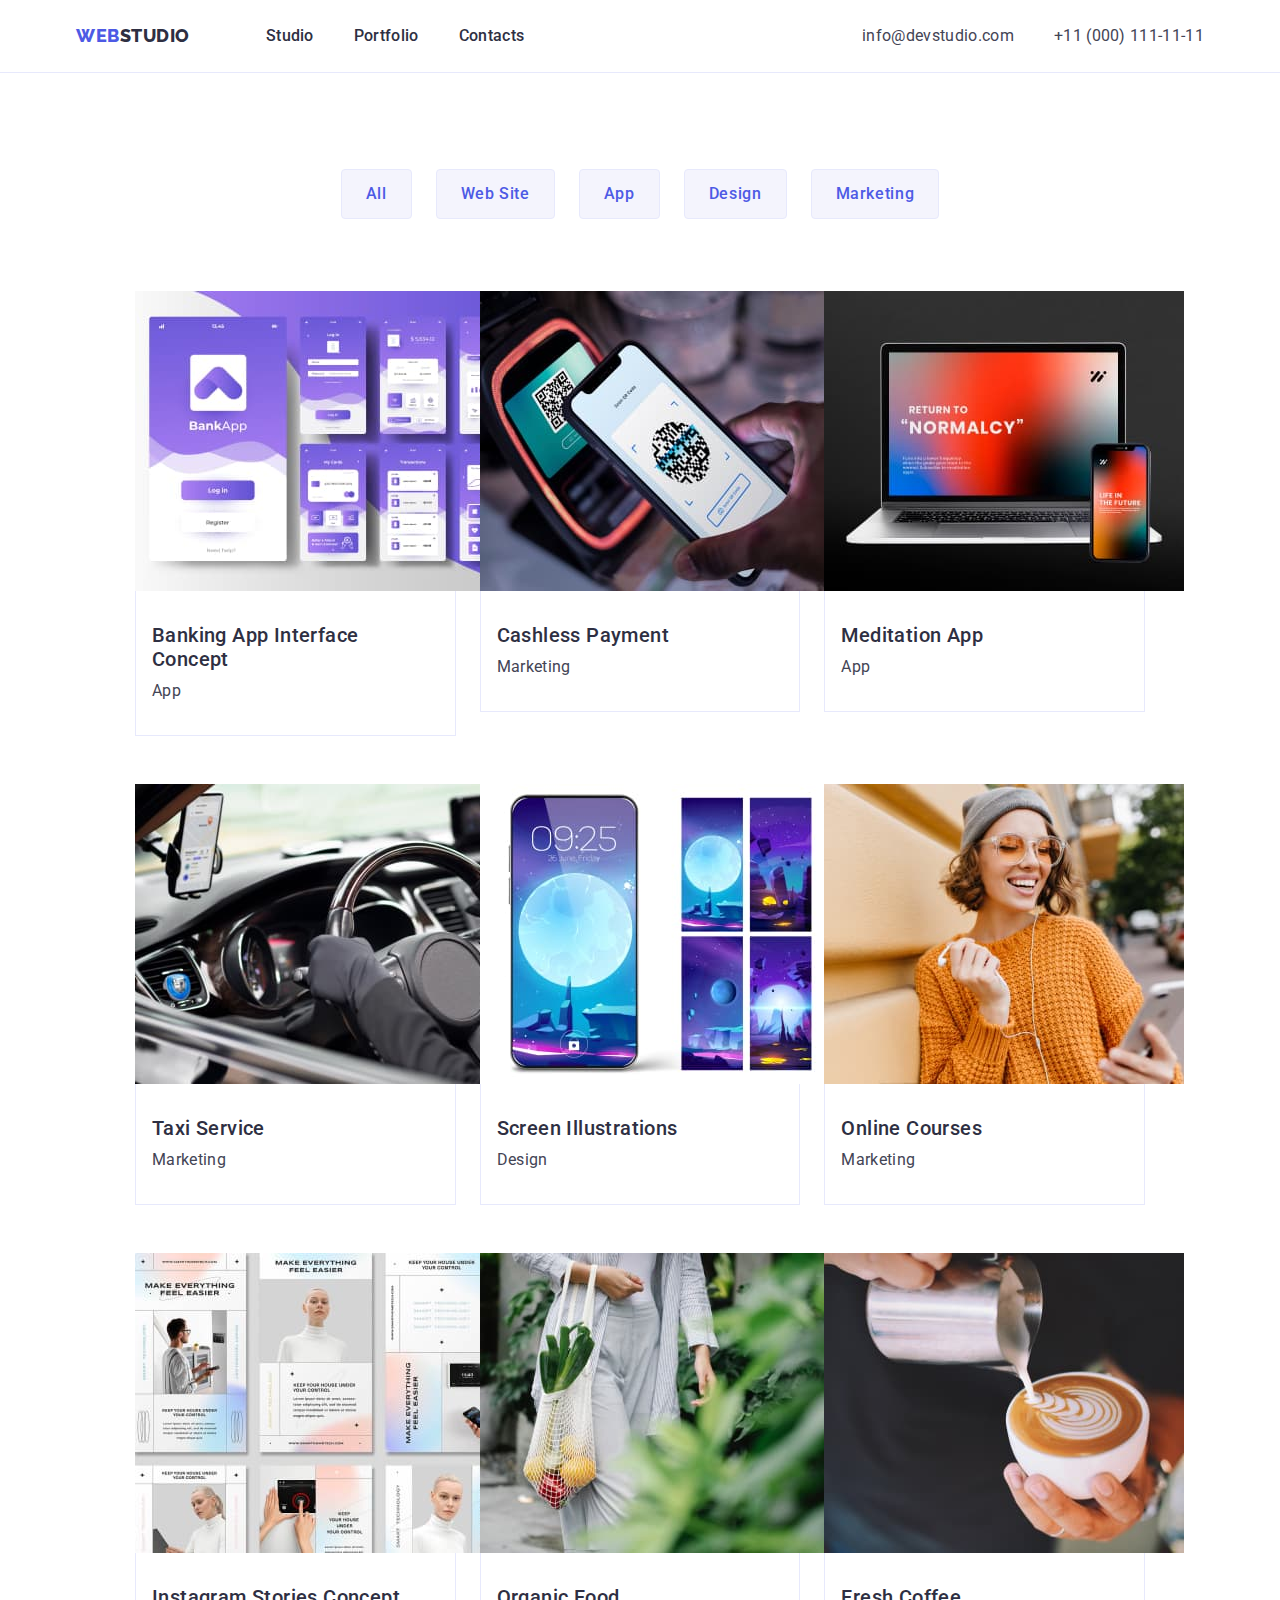
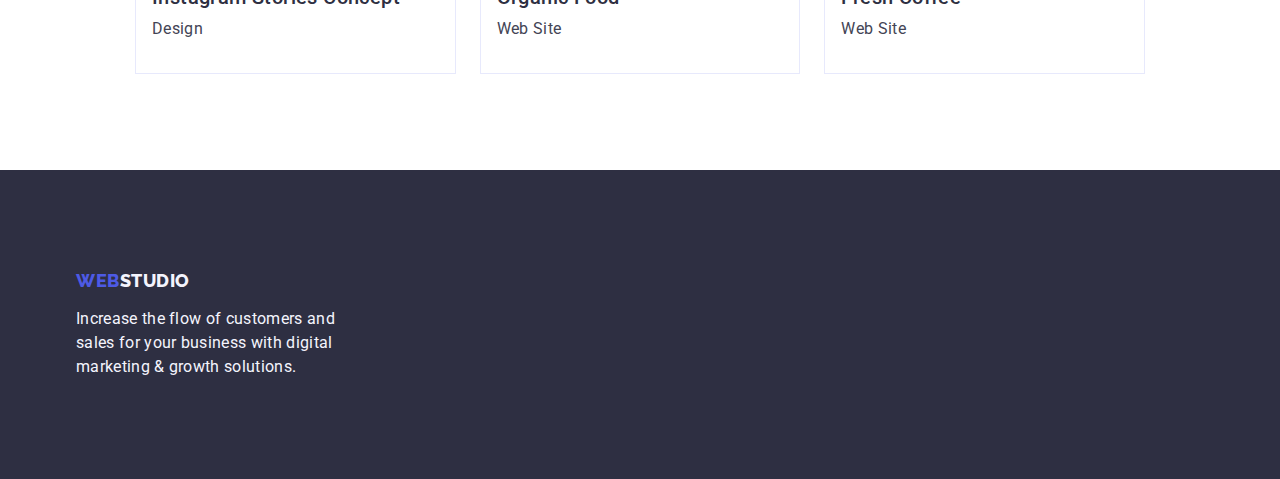
==== commit d5a23322: "1501" ====
--- a/portfolio.html
+++ b/portfolio.html
@@ -99,43 +99,50 @@
                   alt="Laptop and phone"
                   width="360"
                 />
-
-                <h2 class="body-subtitle app-subtitle">Meditation App</h2>
-                <p class="body-text">App</p>
+                <div class="app-name">
+                  <h2 class="body-subtitle app-subtitle">Meditation App</h2>
+                  <p class="body-text">App</p>
+                </div>
               </a>
             </li>
             <li class="gallery-card">
               <a href="" class="link"
                 ><img src="./images/img-11.jpg" alt="Car" width="360" />
-
-                <h2 class="body-subtitle app-subtitle">Taxi Service</h2>
-                <p class="body-text">Marketing</p>
+                <div class="app-name">
+                  <h2 class="body-subtitle app-subtitle">Taxi Service</h2>
+                  <p class="body-text">Marketing</p>
+                </div>
               </a>
             </li>
             <li class="gallery-card">
               <a href="" class="link"
                 ><img src="./images/img-12.jpg" alt="Phone" width="360" />
-
-                <h2 class="body-subtitle app-subtitle">Screen Illustrations</h2>
-                <p class="body-text">Design</p>
+                <div class="app-name">
+                  <h2 class="body-subtitle app-subtitle">
+                    Screen Illustrations
+                  </h2>
+                  <p class="body-text">Design</p>
+                </div>
               </a>
             </li>
             <li class="gallery-card">
               <a href="" class="link"
                 ><img src="./images/img-13.jpg" alt="Woman" width="360" />
-
-                <h2 class="body-subtitle app-subtitle">Online Courses</h2>
-                <p class="body-text">Marketing</p>
+                <div class="app-name">
+                  <h2 class="body-subtitle app-subtitle">Online Courses</h2>
+                  <p class="body-text">Marketing</p>
+                </div>
               </a>
             </li>
             <li class="gallery-card">
               <a href="" class="link"
                 ><img src="./images/img-14.jpg" alt="Stories" width="360" />
-
-                <h2 class="body-subtitle app-subtitle">
-                  Instagram Stories Concept
-                </h2>
-                <p class="body-text">Design</p>
+                <div class="app-name">
+                  <h2 class="body-subtitle app-subtitle">
+                    Instagram Stories Concept
+                  </h2>
+                  <p class="body-text">Design</p>
+                </div>
               </a>
             </li>
             <li class="gallery-card">
@@ -145,17 +152,19 @@
                   alt="Woman and bag "
                   width="360"
                 />
-
-                <h2 class="body-subtitle app-subtitle">Organic Food</h2>
-                <p class="body-text">Web Site</p>
+                <div class="app-name">
+                  <h2 class="body-subtitle app-subtitle">Organic Food</h2>
+                  <p class="body-text">Web Site</p>
+                </div>
               </a>
             </li>
             <li class="gallery-card">
               <a href="" class="link"
                 ><img src="./images/img-16.jpg" alt="Coffee" width="360" />
-
-                <h2 class="body-subtitle app-subtitle">Fresh Coffee</h2>
-                <p class="body-text">Web Site</p>
+                <div class="app-name">
+                  <h2 class="body-subtitle app-subtitle">Fresh Coffee</h2>
+                  <p class="body-text">Web Site</p>
+                </div>
               </a>
             </li>
           </ul>
